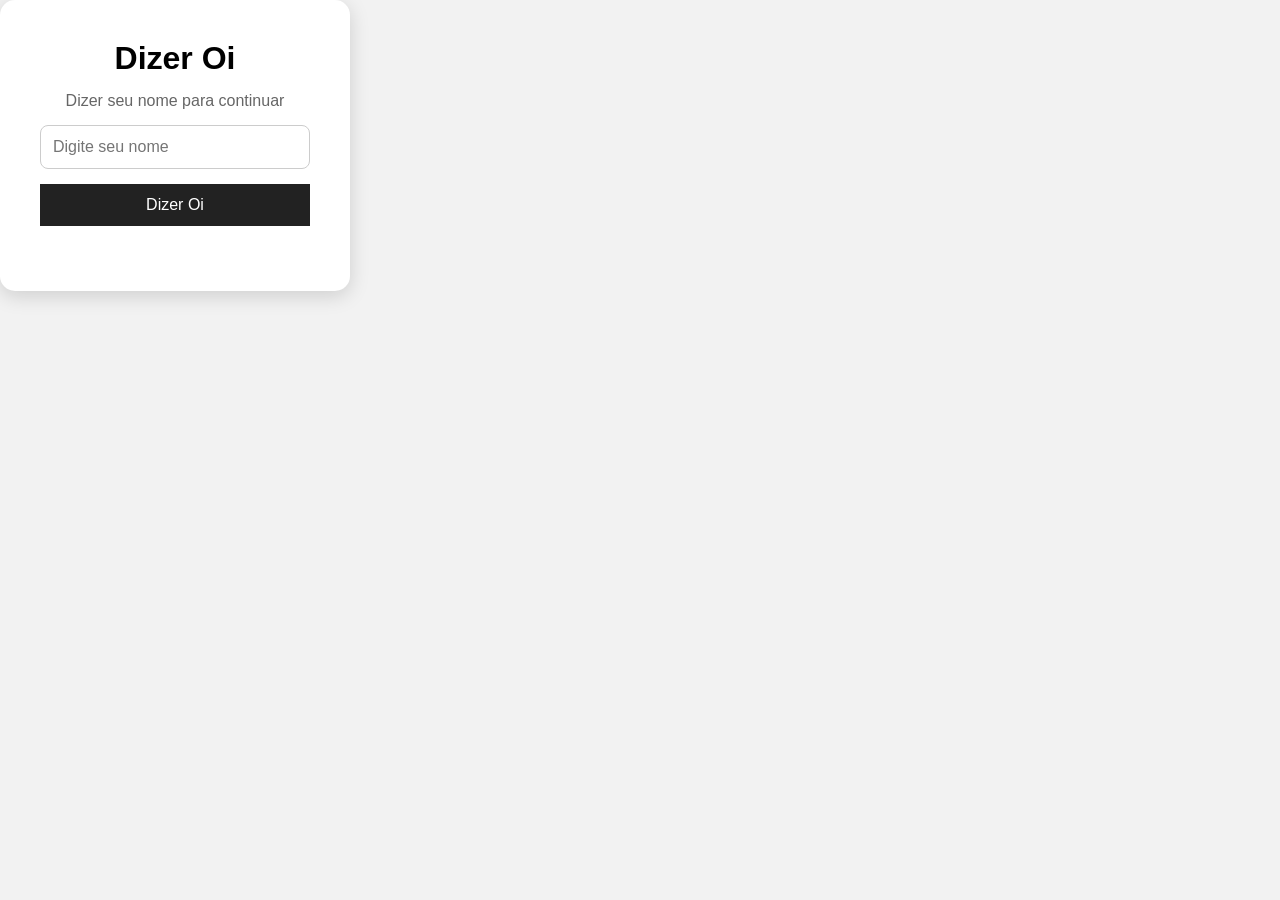
==== index.html @ 65d92b4f "commit" ====
<!DOCTYPE html>
<html lang="en">
<head>
    <meta charset="UTF-8">
    <meta name="viewport" content="width=device-width, initial-scale=1.0">
    <title>Dizer Oi</title>
    <link rel="stylesheet" href="style.css">
</head>
<body>
    <main class="container">
        <div class = "card">
            <h1>Dizer Oi</h1>
            <p>Dizer seu nome para continuar</p>
        <input type="text" id="nome" placeholder="Digite seu nome">
        <button id="botao">
            Dizer Oi
        </button>   
        <h2 id="mensagem"></h2> 
        </div>
    </main>
    <script src="script.js"></script>
</body>
</html>
---- style.css ----
*{
    margin: 0 ;
    padding: 0;
    box-sizing: border-box;
}
body{
    height: 100vh;
    display: flex;
    justify-content: center;
    align-items: center;
    font-family: Arial, sans-serif;
    background-color: #f2f2f2;
}
.container {
    width: 100%;
    height: 100vh;
    align-items :center;
}
.card{
    width: 350px;
    display:flex;
    flex-direction: column;
    align-items: center;
    gap:15px;
    padding: 40px;
    background-color: white;
    border-radius: 15px;
    box-shadow: 0 5px 20px rgba(0, 0, 0, 0.15);
}
.card h1{
    font-size: 32px;
}
.card p{
    color: #666;
}
input{
    width:100%;
    padding: 12px;
    border: 1px solid #ccc;
    border-radius: 8px;
    font-size: 16px;
}
button{
    width: 100%;
    padding: 12px;
    border: none;
    border: 10px;
    background-color: #222;
    color:white;
    font-size: 16px;
    cursor: pointer;
    transform: transition 0.3 ease;
}
button:hover{
    background-color: #444;
    transform: scale(1.1);

}
#mensagem{
    margin-top: 10px;
}
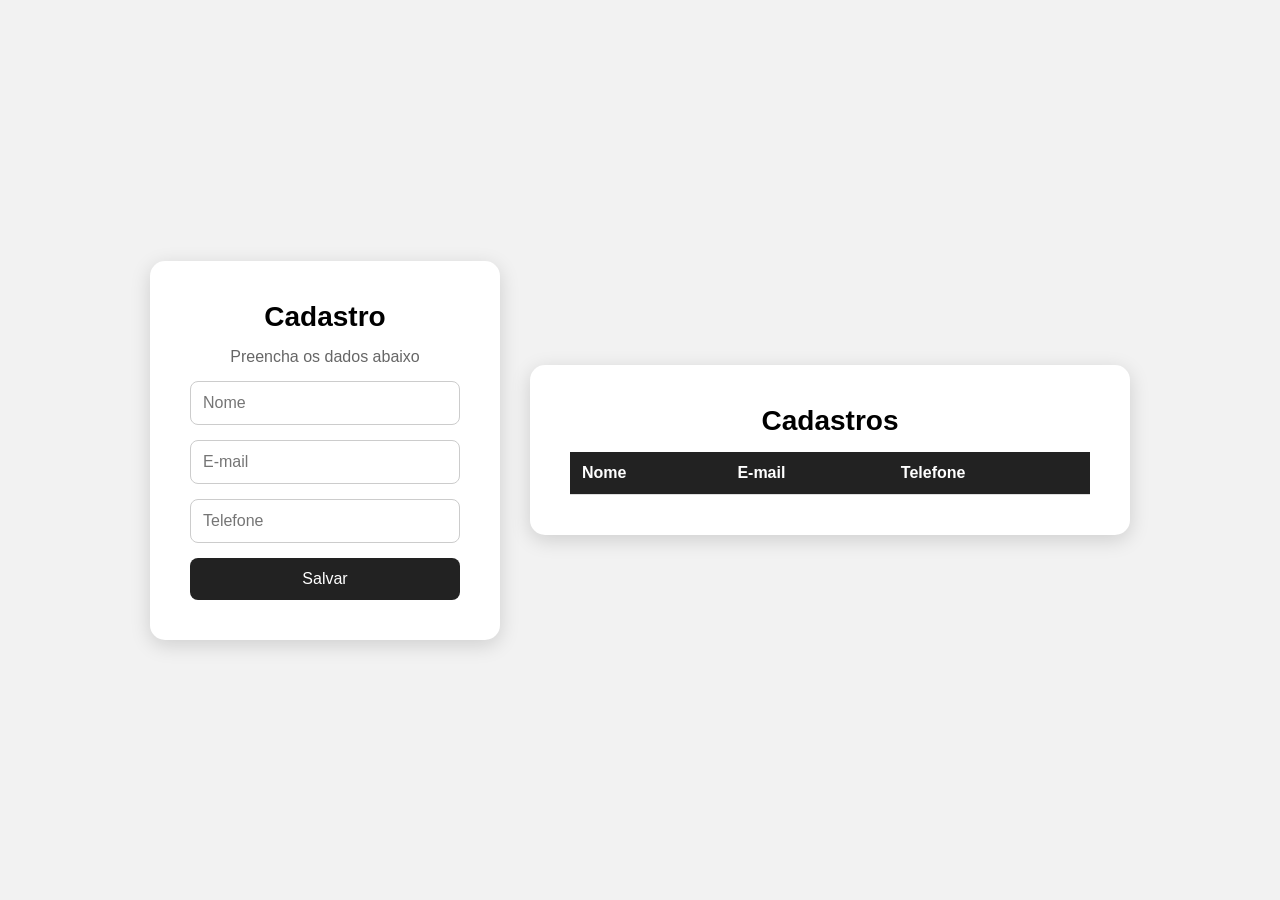
==== commit 193ba82f: "up" ====
--- a/index.html
+++ b/index.html
@@ -1,23 +1,77 @@
 <!DOCTYPE html>
-<html lang="en">
+<html lang="pt-br">
+
 <head>
     <meta charset="UTF-8">
     <meta name="viewport" content="width=device-width, initial-scale=1.0">
-    <title>Dizer Oi</title>
+
+    <title>Cadastro</title>
+
     <link rel="stylesheet" href="style.css">
 </head>
+
 <body>
+
     <main class="container">
-        <div class = "card">
-            <h1>Dizer Oi</h1>
-            <p>Dizer seu nome para continuar</p>
-        <input type="text" id="nome" placeholder="Digite seu nome">
-        <button id="botao">
-            Dizer Oi
-        </button>   
-        <h2 id="mensagem"></h2> 
+
+        <div class="card">
+
+            <h1>Cadastro</h1>
+
+            <p>Preencha os dados abaixo</p>
+
+            <input
+                type="text"
+                id="nome"
+                placeholder="Nome"
+            >
+
+            <input
+                type="email"
+                id="email"
+                placeholder="E-mail"
+            >
+
+            <input
+                type="tel"
+                id="telefone"
+                placeholder="Telefone"
+            >
+
+            <button id="salvar">
+                Salvar
+            </button>
+
         </div>
+
+        <div class="card tabela-container">
+
+            <h2>Cadastros</h2>
+
+            <table>
+
+                <thead>
+
+                    <tr>
+                        <th>Nome</th>
+                        <th>E-mail</th>
+                        <th>Telefone</th>
+                    </tr>
+
+                </thead>
+
+                <tbody id="tabela">
+
+                </tbody>
+
+            </table>
+
+        </div>
+
     </main>
+
     <script src="script.js"></script>
+
 </body>
+
 </html>
--- a/style.css
+++ b/style.css
@@ -1,61 +1,108 @@
-*{
-    margin: 0 ;
+* {
+    margin: 0;
     padding: 0;
     box-sizing: border-box;
 }
-body{
-    height: 100vh;
+
+body {
+    min-height: 100vh;
+
+    font-family: Arial, sans-serif;
+
+    background-color: #f2f2f2;
+}
+
+.container {
+    width: 100%;
+    min-height: 100vh;
+
     display: flex;
     justify-content: center;
     align-items: center;
-    font-family: Arial, sans-serif;
-    background-color: #f2f2f2;
+    gap: 30px;
+
+    padding: 30px;
 }
-.container {
-    width: 100%;
-    height: 100vh;
-    align-items :center;
-}
-.card{
+
+.card {
     width: 350px;
-    display:flex;
+
+    display: flex;
     flex-direction: column;
     align-items: center;
-    gap:15px;
+
+    gap: 15px;
+
     padding: 40px;
+
     background-color: white;
+
     border-radius: 15px;
+
     box-shadow: 0 5px 20px rgba(0, 0, 0, 0.15);
 }
-.card h1{
-    font-size: 32px;
+
+.card h1,
+.card h2 {
+    font-size: 28px;
 }
-.card p{
+
+.card p {
     color: #666;
 }
-input{
-    width:100%;
+
+input {
+    width: 100%;
+
     padding: 12px;
+
     border: 1px solid #ccc;
     border-radius: 8px;
+
     font-size: 16px;
 }
-button{
+
+button {
     width: 100%;
+
     padding: 12px;
+
     border: none;
-    border: 10px;
+    border-radius: 8px;
+
     background-color: #222;
-    color:white;
+    color: white;
+
     font-size: 16px;
+
     cursor: pointer;
-    transform: transition 0.3 ease;
 }
-button:hover{
+
+button:hover {
     background-color: #444;
-    transform: scale(1.1);
+}
 
+.tabela-container {
+    width: auto;
+    min-width: 600px;
 }
-#mensagem{
-    margin-top: 10px;
+
+table {
+    width: 100%;
+
+    border-collapse: collapse;
+}
+
+th,
+td {
+    padding: 12px;
+
+    border-bottom: 1px solid #ddd;
+
+    text-align: left;
+}
+
+th {
+    background-color: #222;
+    color: white;
 }
